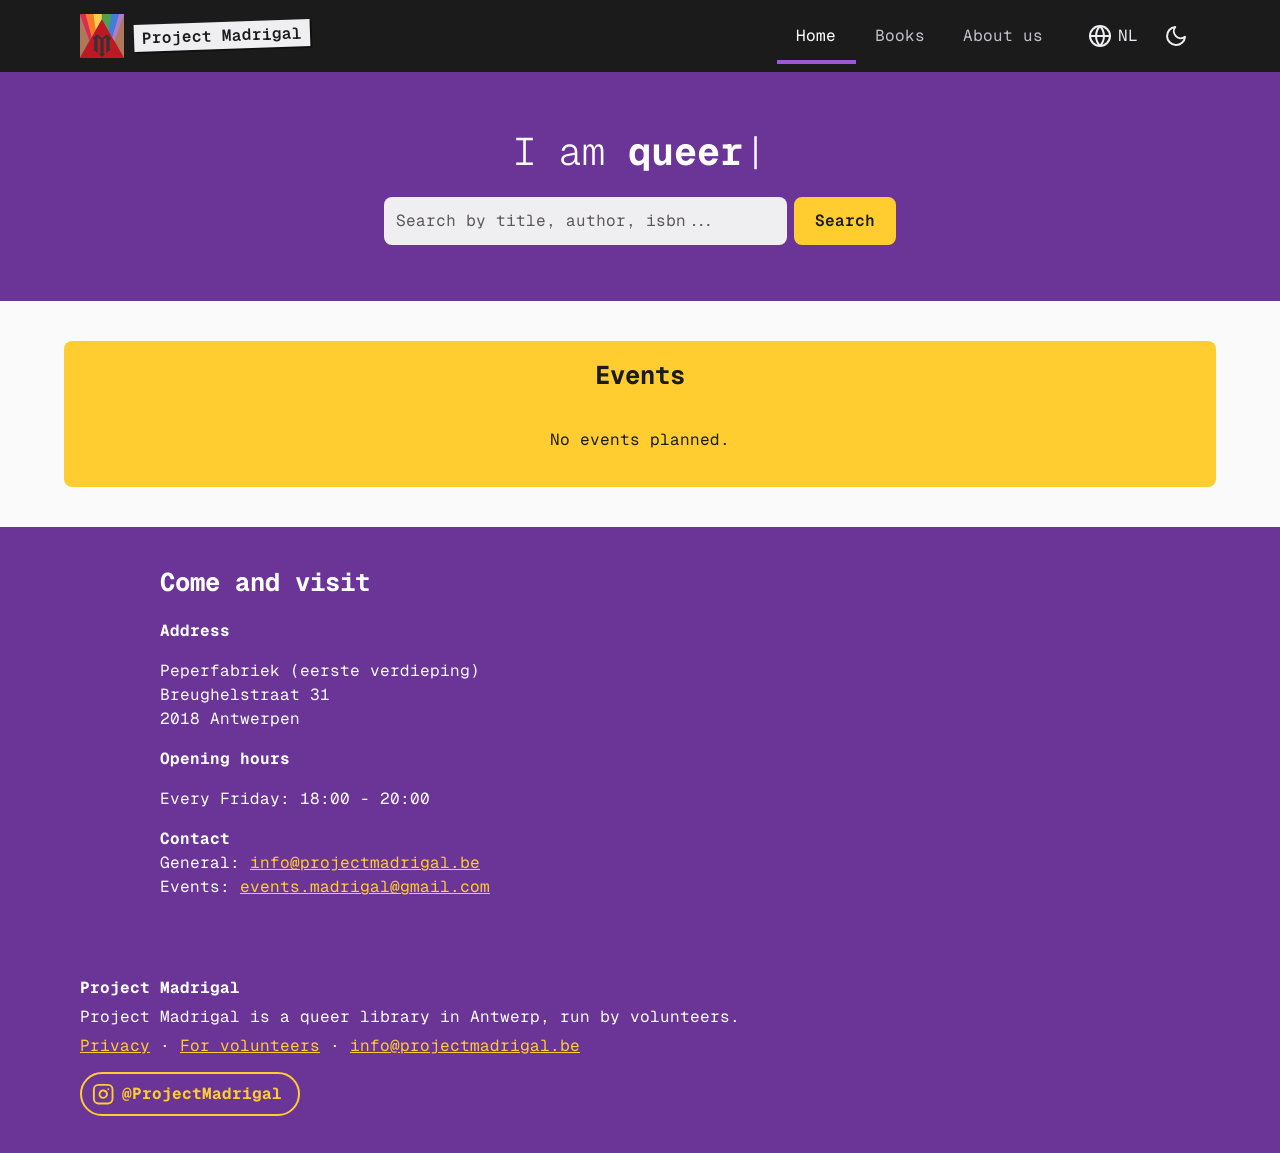
==== index.html @ 898f20ff "Startpagina: nieuws en agenda naast elkaar op een groot scherm Co-Authored-By: Claude Opus 5.5 <nore" ====
<!doctype html>
<html lang="nl">
<head>
  <meta charset="utf-8">
  <meta name="viewport" content="width=device-width, initial-scale=1">
  <title>Project Madrigal · queer bibliotheek in Antwerpen</title>
  <meta name="description" content="Project Madrigal is een queer bibliotheek in Antwerpen. Leen gratis boeken over gender, seksualiteit en feminisme, en klassiekers uit de gay- en lesbische literatuur.">
  <meta name="theme-color" content="#1b1b1c">
  <link rel="manifest" href="manifest.json">
  <link rel="icon" href="favicon.ico" sizes="any">
  <link rel="icon" href="assets/logo.svg" type="image/svg+xml">
  <link rel="apple-touch-icon" href="icons/icoon-192.png">
  <link rel="stylesheet" href="styles.css">
  <script>try { var t = localStorage.getItem('madrigal_thema'); if (t) document.documentElement.setAttribute('data-theme', t); } catch (e) {}</script>
</head>
<body data-pagina="home">
  <header id="site-kop"></header>

  <main id="inhoud" class="website" tabindex="-1">
    <section class="sectie sectie-paars hero" aria-labelledby="hero-titel">
      <h1 id="hero-titel" class="hero-tekst">
        <span data-i18n="ikBen">Ik ben</span>
        <span class="hero-woord" id="hero-woord" aria-hidden="true">welkom</span>
        <span class="verborgen" id="hero-alles"></span>
      </h1>
      <form class="hero-zoek" role="search" action="boeken.html" id="hero-zoek">
        <label for="hero-q" class="verborgen" data-i18n="zoekLabel">Zoek een boek</label>
        <input type="search" id="hero-q" name="q" autocomplete="off" data-i18n-placeholder="zoekPlaatshouder">
        <button type="submit" class="knop" data-i18n="zoekKnop">Zoeken</button>
      </form>
    </section>

    <div id="voorbeeld-melding" class="melding let-op" hidden data-i18n="voorbeeldSite"></div>

    <!-- Nieuws en agenda: naast elkaar op een groot scherm, onder elkaar op een gsm. -->
    <div class="sectie sectie-licht">
      <div class="binnen naast-elkaar">
        <section class="kolom" aria-labelledby="nieuws-titel" id="nieuws-sectie">
          <h2 id="nieuws-titel" data-i18n="nieuws">Nieuws</h2>
          <div class="kaarten" id="nieuws"><p class="laden" data-i18n="laden">Even laden...</p></div>
        </section>
        <section class="kolom kolom-geel" aria-labelledby="agenda-titel">
          <h2 id="agenda-titel" data-i18n="agenda">Agenda</h2>
          <div class="kaarten" id="agenda"><p class="laden" data-i18n="laden">Even laden...</p></div>
        </section>
      </div>
    </div>

    <section class="sectie sectie-donker" aria-labelledby="aanraders-titel" id="aanraders-sectie">
      <div class="binnen">
        <h2 id="aanraders-titel" data-i18n="aanraders">Aanraders</h2>
        <ul class="aanraders" id="aanraders"></ul>
      </div>
    </section>

    <section class="sectie sectie-licht" aria-labelledby="faq-titel" id="faq-sectie">
      <div class="binnen">
        <h2 id="faq-titel" data-i18n="faq">Veelgestelde vragen</h2>
        <div class="faq" id="faq"></div>
      </div>
    </section>

    <section class="sectie sectie-paars" aria-labelledby="langs-titel">
      <div class="binnen contact">
        <div>
          <h2 id="langs-titel" data-i18n="komLangs">Kom eens langs</h2>
          <dl>
            <dt data-i18n="adres">Adres</dt>
            <dd class="tekstblok"><p id="adres"></p></dd>
            <dt data-i18n="openingsuren">Openingsuren</dt>
            <dd class="tekstblok"><p id="openingsuren"></p></dd>
            <dt data-i18n="contact">Contact</dt>
            <dd id="mails"></dd>
          </dl>
        </div>
        <iframe id="kaart" data-i18n-title="kaartTitel" title="Kaart met de locatie van Project Madrigal" loading="lazy"
          src="https://www.openstreetmap.org/export/embed.html?bbox=4.4100%2C51.2054%2C4.4198%2C51.2102&amp;layer=mapnik&amp;marker=51.20780%2C4.41490"></iframe>
      </div>
    </section>
  </main>

  <footer id="site-voet"></footer>

  <script src="config.js"></script>
  <script src="i18n.js"></script>
  <script src="layout.js"></script>
  <script src="dom.js"></script>
  <script src="home.js"></script>
</body>
</html>
---- styles.css ----
/*
 * styles.css
 * Vormgeving van de website, de catalogus, het uitleenscherm en het bestuursscherm,
 * in de huisstijl van Project Madrigal: geel, paars en donker, met Geist Mono.
 * Kleuren en lettertypes staan bovenaan als variabelen, voor de lichte en de
 * donkere modus. Wil je de stijl aanpassen? Begin hier.
 * Alle kleurcombinaties halen minstens WCAG AA (contrast 4,5:1 voor tekst).
 */
@font-face {
  font-family: "Geist Mono";
  src: url("assets/fonts/GeistMono-Variable.ttf") format("truetype");
  font-weight: 100 900;
  font-display: swap;
}

:root {
  /* Huisstijl (zelfde in licht en donker) */
  --kleur-geel: #ffcd30;
  --kleur-paars: #6b3597;
  --kleur-paars-licht: #e7b0ff;
  --kleur-donker: #1b1b1c;
  --kleur-op-geel: #1b1b1c;
  --kleur-op-paars: #ffffff;
  --kleur-op-donker: #efeff1;

  /* Lichte modus */
  --kleur-achtergrond: #fafafa;
  --kleur-vlak: #ffffff;
  --kleur-tekst: #1b1b1c;
  --kleur-tekst-zacht: #4a4650;
  --kleur-rand: #d6d6d6;
  --kleur-accent: #6b3597;        /* paars, voor links en knoppen */
  --kleur-accent-donker: #471786;
  --kleur-accent-tekst: #ffffff;
  --kleur-focus: #9c59d1;

  /* Status: altijd samen met tekst, nooit enkel kleur */
  --kleur-ok: #1d6b38;            --kleur-ok-vlak: #e2f2e7;
  --kleur-let-op: #7a4f00;        --kleur-let-op-vlak: #fcefd3;
  --kleur-fout: #a1241a;          --kleur-fout-vlak: #fbe3df;
  --kleur-reservatie: #57368a;    --kleur-reservatie-vlak: #ece4f7;
  --kleur-neutraal: #4d4d4d;      --kleur-neutraal-vlak: #ececec;
  --kleur-aanrader: #5e4300;      --kleur-aanrader-vlak: #fff1c2;
  --kleur-plaatshouder: linear-gradient(160deg, #e7b0ff, #c489dd);
  --kleur-plaatshouder-tekst: #2f0f52;

  /* Letters */
  --letter-tekst: "Geist Mono", ui-monospace, SFMono-Regular, Menlo, Consolas, monospace;
  --letter-kop: "Geist Mono", ui-monospace, SFMono-Regular, Menlo, Consolas, monospace;
  --letter-grootte: 1rem;

  /* Maten */
  --ruimte: 1rem;
  --hoek: 8px;
  --knop-hoogte: 3rem;
  --breedte-max: 72rem;
  color-scheme: light;
}

/* Donkere modus: volgt het toestel, tenzij iemand zelf licht koos. */
@media (prefers-color-scheme: dark) {
  :root:not([data-theme="light"]) {
    --kleur-achtergrond: #1b1b1c; --kleur-vlak: #262627; --kleur-tekst: #efeff1; --kleur-tekst-zacht: #c4c1cc;
    --kleur-rand: #45434a; --kleur-accent: #ffcd30; --kleur-accent-donker: #fdb416; --kleur-accent-tekst: #1b1b1c;
    --kleur-focus: #e7b0ff;
    --kleur-ok: #8fe0ad; --kleur-ok-vlak: #173322; --kleur-let-op: #ffd27a; --kleur-let-op-vlak: #3a2e10;
    --kleur-fout: #ffa59a; --kleur-fout-vlak: #401a16; --kleur-reservatie: #dcbcff; --kleur-reservatie-vlak: #2e2140;
    --kleur-neutraal: #d2d2d2; --kleur-neutraal-vlak: #333335; --kleur-aanrader: #ffd76a; --kleur-aanrader-vlak: #3a3010;
    --kleur-plaatshouder: linear-gradient(160deg, #443c5a, #241f31); --kleur-plaatshouder-tekst: #e7b0ff;
    color-scheme: dark;
  }
}
:root[data-theme="dark"] {
  --kleur-achtergrond: #1b1b1c; --kleur-vlak: #262627; --kleur-tekst: #efeff1; --kleur-tekst-zacht: #c4c1cc;
  --kleur-rand: #45434a; --kleur-accent: #ffcd30; --kleur-accent-donker: #fdb416; --kleur-accent-tekst: #1b1b1c;
  --kleur-focus: #e7b0ff;
  --kleur-ok: #8fe0ad; --kleur-ok-vlak: #173322; --kleur-let-op: #ffd27a; --kleur-let-op-vlak: #3a2e10;
  --kleur-fout: #ffa59a; --kleur-fout-vlak: #401a16; --kleur-reservatie: #dcbcff; --kleur-reservatie-vlak: #2e2140;
  --kleur-neutraal: #d2d2d2; --kleur-neutraal-vlak: #333335; --kleur-aanrader: #ffd76a; --kleur-aanrader-vlak: #3a3010;
  --kleur-plaatshouder: linear-gradient(160deg, #443c5a, #241f31); --kleur-plaatshouder-tekst: #e7b0ff;
  color-scheme: dark;
}

*, *::before, *::after { box-sizing: border-box; }

html { -webkit-text-size-adjust: 100%; }

body {
  margin: 0;
  background: var(--kleur-achtergrond);
  color: var(--kleur-tekst);
  font-family: var(--letter-tekst);
  font-size: var(--letter-grootte);
  line-height: 1.5;
}

h1, h2, h3 { font-family: var(--letter-kop); line-height: 1.2; }
h1 { font-size: 1.6rem; margin: 0; }
h2 { font-size: 1.4rem; }
h3 { font-size: 1.1rem; margin: 0; }

a { color: var(--kleur-accent); }
a:hover { color: var(--kleur-accent-donker); }

:focus-visible { outline: 3px solid var(--kleur-focus); outline-offset: 2px; }

.verborgen {
  position: absolute !important; width: 1px; height: 1px; padding: 0; margin: -1px;
  overflow: hidden; clip: rect(0, 0, 0, 0); white-space: nowrap; border: 0;
}

.overslaan { position: absolute; left: -999px; top: 0; background: var(--kleur-vlak); padding: .5rem 1rem; z-index: 10; }
.overslaan:focus { left: 1rem; }

/* ---------- Kop en voet ---------- */

.kop {
  background: var(--kleur-donker);
  color: var(--kleur-op-donker);
  padding: .7rem var(--ruimte);
  border-bottom: 4px solid var(--kleur-geel);
}
.kop-binnen { max-width: var(--breedte-max); margin: 0 auto; display: flex; align-items: center; gap: .8rem; }
.kop a { color: inherit; text-decoration: none; }
.kop .logo { width: 2.75rem; height: 2.75rem; flex: none; display: block; }
.kop h1 { font-size: 1.3rem; }
.kop .ondertitel { margin: 0; font-size: .95rem; opacity: .95; }

main { max-width: var(--breedte-max); margin: 0 auto; padding: var(--ruimte); }

.voet {
  max-width: var(--breedte-max); margin: 2rem auto 0; padding: var(--ruimte);
  border-top: 1px solid var(--kleur-rand); color: var(--kleur-tekst-zacht); font-size: .95rem;
}

/* ---------- Blokken ---------- */

.blok {
  background: var(--kleur-vlak);
  border: 1px solid var(--kleur-rand);
  border-radius: var(--hoek);
  padding: var(--ruimte);
  margin-bottom: var(--ruimte);
}
.blok > :first-child { margin-top: 0; }
.blok > :last-child { margin-bottom: 0; }

details > summary { cursor: pointer; font-weight: 600; min-height: 2.75rem; display: flex; align-items: center; }
details > summary::marker { color: var(--kleur-accent); }

.melding { padding: .8rem 1rem; border-radius: var(--hoek); margin: 0 0 var(--ruimte); border-left: 6px solid; }
.melding.info { background: var(--kleur-reservatie-vlak); border-color: var(--kleur-reservatie); }
.melding.fout { background: var(--kleur-fout-vlak); border-color: var(--kleur-fout); color: var(--kleur-fout); }
.melding.ok { background: var(--kleur-ok-vlak); border-color: var(--kleur-ok); }
.melding.let-op { background: var(--kleur-let-op-vlak); border-color: var(--kleur-let-op); }

/* ---------- Formulieren en knoppen ---------- */

label { font-weight: 600; display: block; margin-bottom: .3rem; }
.hulptekst { font-weight: normal; color: var(--kleur-tekst-zacht); font-size: .95rem; }

input[type="search"], input[type="text"], input[type="tel"], input[type="email"], input[type="number"], input[type="password"], select, textarea {
  width: 100%;
  min-height: var(--knop-hoogte);
  padding: .55rem .75rem;
  font: inherit;
  color: var(--kleur-tekst);
  background: var(--kleur-vlak);
  border: 2px solid var(--kleur-rand);
  border-radius: 8px;
}
input:focus, select:focus, textarea:focus { border-color: var(--kleur-focus); }
textarea { min-height: 6rem; }

.veld { margin-bottom: var(--ruimte); }

.vinkje { display: flex; align-items: flex-start; gap: .6rem; font-weight: normal; min-height: 2.75rem; padding-top: .4rem; }
.vinkje input { width: 1.5rem; height: 1.5rem; flex: none; margin: 0; accent-color: var(--kleur-accent); }

.keuzes { display: flex; flex-wrap: wrap; gap: .5rem; border: 0; padding: 0; margin: 0 0 var(--ruimte); }
.keuzes legend { font-weight: 600; margin-bottom: .3rem; padding: 0; }
.keuzes label {
  display: inline-flex; align-items: center; gap: .5rem; margin: 0;
  min-height: var(--knop-hoogte); padding: .4rem 1rem; border: 2px solid var(--kleur-rand);
  border-radius: 8px; background: var(--kleur-vlak); font-weight: 600; cursor: pointer;
}
.keuzes input { width: 1.3rem; height: 1.3rem; accent-color: var(--kleur-accent); }
.keuzes label:has(input:checked) { border-color: var(--kleur-accent); background: var(--kleur-aanrader-vlak); }

.knop {
  display: inline-flex; align-items: center; justify-content: center; gap: .5rem;
  min-height: var(--knop-hoogte); padding: .55rem 1.2rem;
  font: inherit; font-weight: 600; text-decoration: none; text-align: center;
  color: var(--kleur-accent-tekst); background: var(--kleur-accent);
  border: 2px solid var(--kleur-accent); border-radius: 8px; cursor: pointer;
}
.knop:hover { background: var(--kleur-accent-donker); color: var(--kleur-accent-tekst); }
.knop[disabled] { opacity: .55; cursor: not-allowed; }
.knop.tweede { background: var(--kleur-vlak); color: var(--kleur-accent); }
.knop.tweede:hover { background: var(--kleur-aanrader-vlak); color: var(--kleur-accent-donker); }
.knop.gevaar { background: var(--kleur-fout); border-color: var(--kleur-fout); }
.knop.breed { width: 100%; }
.knoppen { display: flex; flex-wrap: wrap; gap: .6rem; margin-top: var(--ruimte); }

/* ---------- Labels (status, aanrader, onderwerp) ---------- */

.labels { display: flex; flex-wrap: wrap; gap: .35rem; margin: .5rem 0 0; padding: 0; list-style: none; }
.label {
  display: inline-flex; align-items: center; gap: .3rem;
  padding: .15rem .55rem; border-radius: 999px; font-size: .9rem; font-weight: 600;
  border: 1px solid currentColor;
}
.label::before { font-weight: bold; }
.status-beschikbaar, .status-optijd { color: var(--kleur-ok); background: var(--kleur-ok-vlak); }
.status-beschikbaar::before, .status-optijd::before { content: "✓"; }
.status-uitgeleend, .status-binnenkort { color: var(--kleur-let-op); background: var(--kleur-let-op-vlak); }
.status-uitgeleend::before { content: "↗"; }
.status-binnenkort::before { content: "⏳"; }
.status-telaat { color: var(--kleur-fout); background: var(--kleur-fout-vlak); }
.status-telaat::before { content: "!"; }
.status-gereserveerd, .status-verlengd { color: var(--kleur-reservatie); background: var(--kleur-reservatie-vlak); }
.status-gereserveerd::before { content: "⧗"; }
.status-verlengd::before { content: "↻"; }
.status-gesloten { color: var(--kleur-tekst-zacht); background: var(--kleur-neutraal-vlak); }
.status-gesloten::before { content: "✕"; }
.rooster-avond { border-left: 6px solid var(--kleur-paars); }
.rooster-avond.dicht { border-left-color: var(--kleur-rand); opacity: .85; }
.rooster-avond p { margin: .2rem 0; }
.status-niet_uitleenbaar { color: var(--kleur-neutraal); background: var(--kleur-neutraal-vlak); }
.status-niet_uitleenbaar::before { content: "–"; }
.label-aanrader { color: var(--kleur-aanrader); background: var(--kleur-aanrader-vlak); }
.label-aanrader::before { content: "★"; }
.label-onderwerp { color: var(--kleur-tekst-zacht); background: var(--kleur-vlak); border-color: var(--kleur-rand); font-weight: normal; }

/* ---------- Catalogus ---------- */

.zoekbalk { display: grid; gap: var(--ruimte); }
.zoekveld input { font-size: 1.15rem; }

.filterraster { display: grid; gap: .8rem; grid-template-columns: 1fr; margin-top: .6rem; }
.filterraster .veld { margin: 0; }

.lijstkop { display: flex; flex-wrap: wrap; gap: .6rem 1rem; align-items: end; justify-content: space-between; margin: var(--ruimte) 0; }
.lijstkop p { margin: 0; font-weight: 600; }
.lijstkop .veld { margin: 0; min-width: 12rem; }

.boekenlijst { list-style: none; margin: 0; padding: 0; display: grid; gap: .8rem; grid-template-columns: 1fr; }
.boek {
  position: relative; display: grid; grid-template-columns: 4.5rem 1fr; gap: .9rem;
  background: var(--kleur-vlak); border: 1px solid var(--kleur-rand); border-radius: var(--hoek); padding: .8rem;
}
.boek:hover { border-color: var(--kleur-accent); }
.boek:focus-within { outline: 3px solid var(--kleur-focus); outline-offset: 2px; }
.boek h3 a { text-decoration: none; color: var(--kleur-tekst); }
.boek h3 a:focus-visible { outline: none; }
/* De hele kaart is klikbaar via de titellink. */
.boek h3 a::after { content: ""; position: absolute; inset: 0; border-radius: var(--hoek); }
.boek .auteur { margin: .15rem 0 0; color: var(--kleur-tekst-zacht); }
.boek .meta { margin: .15rem 0 0; font-size: .92rem; color: var(--kleur-tekst-zacht); }

.cover {
  width: 100%; aspect-ratio: 2 / 3; border-radius: 4px; object-fit: cover;
  background: var(--kleur-neutraal-vlak); display: block;
}
/* Tijdelijke cover voor een boek zonder foto (zie plaatshouder in dom.js).
   De tekst schaalt mee met de breedte van de cover (cqw), klein in de lijst en groot op de detailpagina. */
.plaatshouder {
  width: 100%; aspect-ratio: 2 / 3; border-radius: 4px; container-type: inline-size;
  position: relative; overflow: hidden;
  background: #6b3597; color: #fff; font-family: var(--letter-kop); outline: 1px solid rgba(128, 128, 128, .3); outline-offset: -1px;
}
/* cqw werkt pas binnen de container, dus de opmaak zit op dit binnenste vlak */
.ph-vlak {
  position: absolute; inset: 0;
  display: flex; flex-direction: column; justify-content: center; gap: 6cqw;
  padding: 14cqw 10cqw 20cqw 17cqw; text-align: left;
  /* rug van het boek: een donkere streep links */
  box-shadow: inset 7cqw 0 0 rgba(0, 0, 0, .18), inset 8cqw 0 0 rgba(255, 255, 255, .12);
}
.ph-vlak::before { content: ""; position: absolute; left: 17cqw; right: 10cqw; top: 9cqw; border-top: max(1px, 1.2cqw) solid currentColor; opacity: .6; }
.ph-titel {
  font-size: 10cqw; font-weight: 700; line-height: 1.15; overflow-wrap: break-word;
  display: -webkit-box; -webkit-box-orient: vertical; -webkit-line-clamp: 5; overflow: hidden;
}
.ph-auteur { font-size: 8cqw; line-height: 1.2; opacity: .85; display: -webkit-box; -webkit-box-orient: vertical; -webkit-line-clamp: 2; overflow: hidden; }
.ph-merk { position: absolute; left: 17cqw; right: 10cqw; bottom: 7cqw; font-size: 6.5cqw; letter-spacing: .08em; text-transform: uppercase; opacity: .7; border-top: max(1px, .8cqw) solid currentColor; padding-top: 3cqw; }
.ph-kleur-0 { background: #6b3597; color: #fff; }
.ph-kleur-1 { background: #1b1b1c; color: #ffcd30; }
.ph-kleur-2 { background: #c9a3ea; color: #2f0f52; }
.ph-kleur-3 { background: #2a6f73; color: #fff; }
.ph-kleur-4 { background: #f4a6c6; color: #3b0a24; }
.ph-kleur-5 { background: #9c3d2e; color: #fff; }
.ph-kleur-6 { background: #e8e1d3; color: #1b1b1c; }
.plaatshouder.zine { background: var(--kleur-geel); color: var(--kleur-op-geel); }

.paginas { display: flex; flex-wrap: wrap; justify-content: center; align-items: center; gap: .4rem; margin: var(--ruimte) 0; }
.paginas ul { display: flex; flex-wrap: wrap; gap: .3rem; list-style: none; margin: 0; padding: 0; align-items: center; }
.paginas a, .pagina-stap { display: inline-grid; place-items: center; min-width: 2.75rem; min-height: 2.75rem; padding: 0 .6rem; border: 2px solid var(--kleur-rand); border-radius: var(--hoek); text-decoration: none; color: var(--kleur-accent); background: var(--kleur-vlak); }
.paginas a:hover { background: var(--kleur-aanrader-vlak); }
.paginas a[aria-current="page"] { background: var(--kleur-paars); border-color: var(--kleur-paars); color: var(--kleur-op-paars); font-weight: 700; }
.pagina-stap.uit { color: var(--kleur-tekst-zacht); opacity: .5; }
@media (max-width: 30rem) { .pagina-woord { display: none; } }

.laden { text-align: center; padding: 2rem 0; color: var(--kleur-tekst-zacht); }

/* Detailpagina */
.detail { display: grid; gap: var(--ruimte); grid-template-columns: 1fr; }
.detail .cover, .detail .plaatshouder { max-width: 9rem; }
@media (min-width: 40rem) { .detail .cover, .detail .plaatshouder { max-width: 12rem; } }
.detail h2 { margin: 0; }
.detail .auteur { font-size: 1.15rem; margin: .3rem 0 0; color: var(--kleur-tekst-zacht); }
.gegevens { display: grid; grid-template-columns: max-content 1fr; gap: .3rem 1rem; margin: var(--ruimte) 0; }
.gegevens dt { font-weight: 600; }
.gegevens dd { margin: 0; }
.terug { display: inline-flex; align-items: center; min-height: 2.75rem; margin-bottom: .5rem; font-weight: 600; }
.beschikbaarheid { font-size: 1.05rem; }

/* ---------- Uitleenscherm en bestuur ---------- */

.menu-raster { display: grid; grid-template-columns: 1fr 1fr; gap: .7rem; }
.menu-raster .knop { min-height: 5rem; font-size: 1.1rem; flex-direction: column; }
.menu-raster .knop span[aria-hidden] { font-size: 1.6rem; line-height: 1; }

.kaartlijst { list-style: none; margin: 0; padding: 0; display: grid; gap: .6rem; }
.kaart {
  background: var(--kleur-vlak); border: 1px solid var(--kleur-rand); border-radius: var(--hoek); padding: .8rem;
}
.kaart h3 { font-size: 1.05rem; }
.kaart p { margin: .25rem 0 0; }
.kaart.telaat { border-left: 6px solid var(--kleur-fout); }
.kaart.binnenkort { border-left: 6px solid var(--kleur-let-op); }
.kaart.optijd { border-left: 6px solid var(--kleur-ok); }

.keuzeknop {
  width: 100%; text-align: left; justify-content: flex-start; flex-direction: column; align-items: flex-start;
  background: var(--kleur-vlak); color: var(--kleur-tekst); border-color: var(--kleur-rand); font-weight: normal;
}
.keuzeknop strong { font-weight: 700; }
.keuzeknop:hover { background: var(--kleur-aanrader-vlak); color: var(--kleur-tekst); }
.keuzeknop[aria-pressed="true"] { border-color: var(--kleur-accent); background: var(--kleur-aanrader-vlak); box-shadow: inset 0 0 0 2px var(--kleur-accent); }
.keuzeknop[disabled] { opacity: .7; }

.stap { border-top: 1px solid var(--kleur-rand); padding-top: var(--ruimte); margin-top: var(--ruimte); }
.stap:first-of-type { border-top: 0; padding-top: 0; margin-top: 0; }
.stap h3 { margin-bottom: .5rem; }
.gekozen { background: var(--kleur-ok-vlak); border: 2px solid var(--kleur-ok); border-radius: 8px; padding: .6rem .8rem; }

.groot-resultaat {
  text-align: center; padding: 1.5rem 1rem; border-radius: var(--hoek);
  background: var(--kleur-ok-vlak); border: 3px solid var(--kleur-ok);
}
.groot-resultaat .groot { font-family: var(--letter-kop); font-size: 1.9rem; font-weight: bold; margin: .3rem 0; }
.apart-leggen {
  text-align: center; padding: 1.2rem 1rem; border-radius: var(--hoek); margin-top: var(--ruimte);
  background: var(--kleur-reservatie-vlak); border: 3px solid var(--kleur-reservatie); color: var(--kleur-reservatie);
}
.apart-leggen .groot { font-size: 1.5rem; font-weight: bold; margin: .2rem 0; }

dialog {
  border: 0; border-radius: var(--hoek); padding: 1.2rem; max-width: 34rem; width: calc(100% - 2rem);
  box-shadow: 0 10px 40px rgba(0, 0, 0, .35); color: var(--kleur-tekst); background: var(--kleur-vlak);
}
dialog::backdrop { background: rgba(30, 20, 10, .55); }
dialog h2 { margin-top: 0; }

.tabel-wrap { overflow-x: auto; }
table { border-collapse: collapse; width: 100%; background: var(--kleur-vlak); }
th, td { text-align: left; padding: .45rem .6rem; border-bottom: 1px solid var(--kleur-rand); vertical-align: top; }
th { font-weight: 700; }
td.getal, th.getal { text-align: right; }
.balk { display: inline-block; height: .8rem; background: var(--kleur-accent); border-radius: 3px; vertical-align: middle; margin-right: .4rem; }

.sectienav { display: flex; flex-wrap: wrap; gap: .4rem; margin-bottom: var(--ruimte); }
.sectienav .knop { min-height: 2.6rem; padding: .3rem .8rem; font-size: .95rem; }

.bovenbalk { display: flex; flex-wrap: wrap; gap: .5rem 1rem; align-items: center; justify-content: space-between; margin-bottom: var(--ruimte); }
.bovenbalk p { margin: 0; }
.knoppen.klein { margin: 0; gap: .4rem; }
.knoppen.klein .knop { min-height: 2.6rem; padding: .3rem .8rem; font-size: .95rem; }

/* ---------- Website: kop en menu ---------- */

[data-taal] { display: none; }
html[lang="nl"] [data-taal="nl"], html[lang="en"] [data-taal="en"] { display: revert; }

.site-kop { background: var(--kleur-donker); color: var(--kleur-op-donker); position: sticky; top: 0; z-index: 20; }
.site-kop-binnen { max-width: var(--breedte-max); margin: 0 auto; padding: .5rem var(--ruimte); display: flex; align-items: center; flex-wrap: wrap; gap: .5rem 1rem; }
.merk { display: inline-flex; align-items: center; gap: .6rem; color: var(--kleur-op-donker); text-decoration: none; font-weight: 600; min-height: 3rem; }
.merk:hover { color: var(--kleur-geel); }
.merk img { width: 2.75rem; height: 2.75rem; }
.merk-naam { background: #efeff1; color: #1b1b1c; padding: .1rem .5rem; transform: rotate(-2deg); box-shadow: 2px 2px 0 rgba(0, 0, 0, .4); }
.menuknop, .ikoonknop {
  display: inline-flex; align-items: center; justify-content: center; gap: .35rem;
  min-width: 3rem; min-height: 3rem; padding: .3rem .6rem; border: 0; border-radius: 8px;
  background: transparent; color: var(--kleur-op-donker); font: inherit; cursor: pointer;
}
.menuknop { margin-left: auto; color: var(--kleur-geel); }
.menuknop:hover, .ikoonknop:hover { background: rgba(255, 255, 255, .08); }
.menuknop svg, .ikoonknop svg { width: 1.5rem; height: 1.5rem; fill: none; stroke: currentColor; stroke-width: 2; stroke-linecap: round; stroke-linejoin: round; }
.hoofdmenu { display: none; width: 100%; }
.menu-open .hoofdmenu { display: block; }
.hoofdmenu ul { list-style: none; margin: 0; padding: 0; }
.hoofdmenu a {
  display: block; padding: .8rem .4rem; color: #c4c1cc; text-decoration: none;
  border-bottom: 1px solid #333335;
}
.hoofdmenu a:hover { color: var(--kleur-geel); }
.hoofdmenu a[aria-current="page"] { color: #ffffff; box-shadow: inset 4px 0 0 #9c59d1; padding-left: .8rem; }
.kopknoppen { display: flex; gap: .3rem; padding: .5rem 0; }

/* ---------- Website: secties ---------- */

.sectie { padding: 2.5rem var(--ruimte); }
.sectie > .binnen { max-width: 60rem; margin: 0 auto; }
.sectie h2 { margin-top: 0; font-size: 1.6rem; }
.sectie-paars { background: var(--kleur-paars); color: var(--kleur-op-paars); }
.sectie-geel { background: var(--kleur-geel); color: var(--kleur-op-geel); }
.sectie-donker { background: var(--kleur-donker); color: var(--kleur-op-donker); }
.sectie-paars a, .sectie-donker a { color: var(--kleur-geel); }
.sectie-geel a { color: var(--kleur-op-geel); }
.sectie-geel .knop.tweede { background: transparent; color: var(--kleur-op-geel); border-color: var(--kleur-op-geel); }
.sectie-licht { background: var(--kleur-achtergrond); }
main.website { max-width: none; padding: 0; }

.hero { text-align: center; padding: 3.5rem var(--ruimte); }
.hero-tekst { font-size: clamp(1.6rem, 6vw, 2.4rem); font-weight: 300; margin: 0 0 1.2rem; min-height: 1.3em; }
.hero-woord { font-weight: 700; }
.hero-woord::after { content: "|"; font-weight: 300; margin-left: .05em; animation: knipper 1s steps(1) infinite; }
@keyframes knipper { 50% { opacity: 0; } }
.hero-zoek { max-width: 32rem; margin: 0 auto; display: flex; gap: .4rem; }
.hero-zoek input { flex: 1; border: 0; background: #efeff1; color: #1b1b1c; }
.hero-zoek input::placeholder { color: #5b5858; }
.hero-zoek .knop { background: var(--kleur-geel); color: var(--kleur-op-geel); border-color: var(--kleur-geel); }

/* Kaarten staan in het midden: één bericht staat dus niet alleen links. */
.kaarten { display: flex; flex-wrap: wrap; justify-content: center; gap: 1rem; }
.kaarten > * { flex: 1 1 100%; max-width: 30rem; }
.kaarten > p { text-align: center; max-width: none; }
#nieuws-titel, #agenda-titel, #aanraders-titel, #faq-titel { text-align: center; }
/* Nieuws en agenda: twee kolommen op een groot scherm. Is er geen nieuws, dan neemt de agenda de hele breedte. */
.binnen.naast-elkaar { max-width: 72rem; display: grid; gap: 1.5rem; grid-template-columns: 1fr; align-items: start; }
.naast-elkaar .kaarten > * { max-width: none; }
.naast-elkaar .kolom { padding: 1.2rem; border-radius: var(--hoek); }
.kolom-geel { background: var(--kleur-geel); color: var(--kleur-op-geel); }
.nieuwskaart { background: var(--kleur-vlak); color: var(--kleur-tekst); border-radius: var(--hoek); overflow: hidden; }
.nieuwskaart img { width: 100%; max-height: 22rem; object-fit: cover; display: block; }
.nieuwskaart .inhoud { padding: 1rem 1.2rem; }
.nieuwskaart h3 { font-size: 1.2rem; margin: 0 0 .3rem; }
.nieuwskaart .datum { color: var(--kleur-tekst-zacht); font-size: .9rem; margin: 0 0 .6rem; }
.nieuwskaart a { color: var(--kleur-accent); }
.tekstblok p, .detail .beschrijving { white-space: pre-line; }

.aanraders { display: grid; gap: 1rem; grid-template-columns: repeat(auto-fill, minmax(9rem, 1fr)); list-style: none; margin: 0; padding: 0; }
.aanrader a { display: block; color: inherit; text-decoration: none; }
.aanrader a:hover .aanrader-titel { text-decoration: underline; }
.aanrader .cover, .aanrader .plaatshouder { box-shadow: 0 4px 12px rgba(0, 0, 0, .25); }
.aanrader-titel { display: block; font-weight: 700; margin-top: .5rem; font-size: .95rem; }
.aanrader-auteur { display: block; font-size: .85rem; }

.faq details { border-bottom: 1px solid var(--kleur-rand); padding: .4rem 0; }
.faq summary { font-weight: 600; }
.faq details > div { padding: .3rem 0 .8rem; }

.contact { display: grid; gap: 1.5rem; grid-template-columns: 1fr; }
.contact iframe { width: 100%; min-height: 18rem; border: 0; border-radius: var(--hoek); }
.contact dl { margin: 0; }
.contact dt { font-weight: 700; margin-top: .8rem; }
.contact dd { margin: 0; }

.team { display: grid; gap: 1rem; grid-template-columns: repeat(auto-fill, minmax(11rem, 1fr)); list-style: none; padding: 0; }
.team li { background: var(--kleur-vlak); border: 1px solid var(--kleur-rand); border-radius: var(--hoek); padding: 1rem; text-align: center; }
.team img { width: 100%; aspect-ratio: 4 / 5; object-fit: cover; border-radius: 4px; display: block; }
.team .geen-foto { width: 100%; aspect-ratio: 4 / 5; border-radius: 4px; background: var(--kleur-plaatshouder); display: grid; place-items: center; color: var(--kleur-plaatshouder-tekst); font-size: 2.4rem; font-weight: 700; }
.team .naam { display: block; font-size: 1.2rem; margin-top: .6rem; }
.team .vnw { display: inline-block; background: var(--kleur-donker); color: var(--kleur-op-donker); padding: 0 .4rem; font-size: .85rem; }
.team .rol { display: block; font-size: .9rem; color: var(--kleur-tekst-zacht); }
.duo { display: grid; gap: 1rem; grid-template-columns: 1fr; }
.duo figure { margin: 0; }
.duo img { width: 100%; display: block; border-radius: 4px; }
.duo figcaption { font-size: .85rem; color: var(--kleur-tekst-zacht); margin-top: .3rem; }
.paginakop { padding: 2rem var(--ruimte) 1rem; max-width: var(--breedte-max); margin: 0 auto; }
.paginakop h1 { font-size: clamp(1.6rem, 5vw, 2.2rem); margin: 0 0 .4rem; }

.site-voet { background: var(--kleur-paars); color: var(--kleur-op-paars); margin-top: 0; }
.site-voet-binnen { max-width: var(--breedte-max); margin: 0 auto; padding: 2rem var(--ruimte); }
.site-voet a { color: var(--kleur-geel); }
.site-voet p { margin: .3rem 0; }
.sociaal { display: inline-flex; align-items: center; gap: .5rem; min-height: 2.75rem; margin-top: .6rem; padding: .3rem 1rem .3rem .6rem; border: 2px solid var(--kleur-geel); border-radius: 999px; font-weight: 700; text-decoration: none; }
.sociaal:hover, .sociaal:focus-visible { background: var(--kleur-geel); color: var(--kleur-op-geel) !important; }
.sociaal svg { width: 1.4rem; height: 1.4rem; fill: none; stroke: currentColor; stroke-width: 2; stroke-linecap: round; stroke-linejoin: round; }

/* ---------- Grotere schermen ---------- */

@media (min-width: 40rem) {
  .kaarten > article { flex-basis: calc(50% - .5rem); }
  .naast-elkaar .kaarten > article { flex-basis: 100%; }
  .contact { grid-template-columns: 1fr 1fr; }
  .duo { grid-template-columns: 1fr 1fr; }
  .filterraster { grid-template-columns: repeat(2, 1fr); }
  .boekenlijst { grid-template-columns: repeat(2, 1fr); }
  .menu-raster { grid-template-columns: repeat(3, 1fr); }
  .detail { grid-template-columns: 12rem 1fr; }
}
@media (min-width: 52rem) {
  .menuknop { display: none; }
  .hoofdmenu { display: flex !important; width: auto; margin-left: auto; align-items: center; gap: 1rem; }
  .hoofdmenu ul { display: flex; }
  .hoofdmenu a { border: 0; padding: 1rem 1.2rem; }
  .hoofdmenu a[aria-current="page"] { box-shadow: inset 0 -4px 0 #9c59d1; padding-left: 1.2rem; }
  .kopknoppen { padding: 0; }
}
@media (min-width: 64rem) {
  .binnen.naast-elkaar { grid-template-columns: repeat(auto-fit, minmax(0, 1fr)); }
  .filterraster { grid-template-columns: repeat(4, 1fr); }
  .boekenlijst { grid-template-columns: repeat(3, 1fr); }
}

@media (prefers-reduced-motion: reduce) {
  .hero-woord::after { animation: none; }
  * { transition: none !important; animation: none !important; scroll-behavior: auto !important; }
}

/* ---------- Afdrukken ---------- */

@media print {
  .kop, .voet, .site-kop, .site-voet, .geen-print { display: none !important; }
  body { background: #fff; font-size: 11pt; }
  .blok { border: 0; padding: 0; }
}
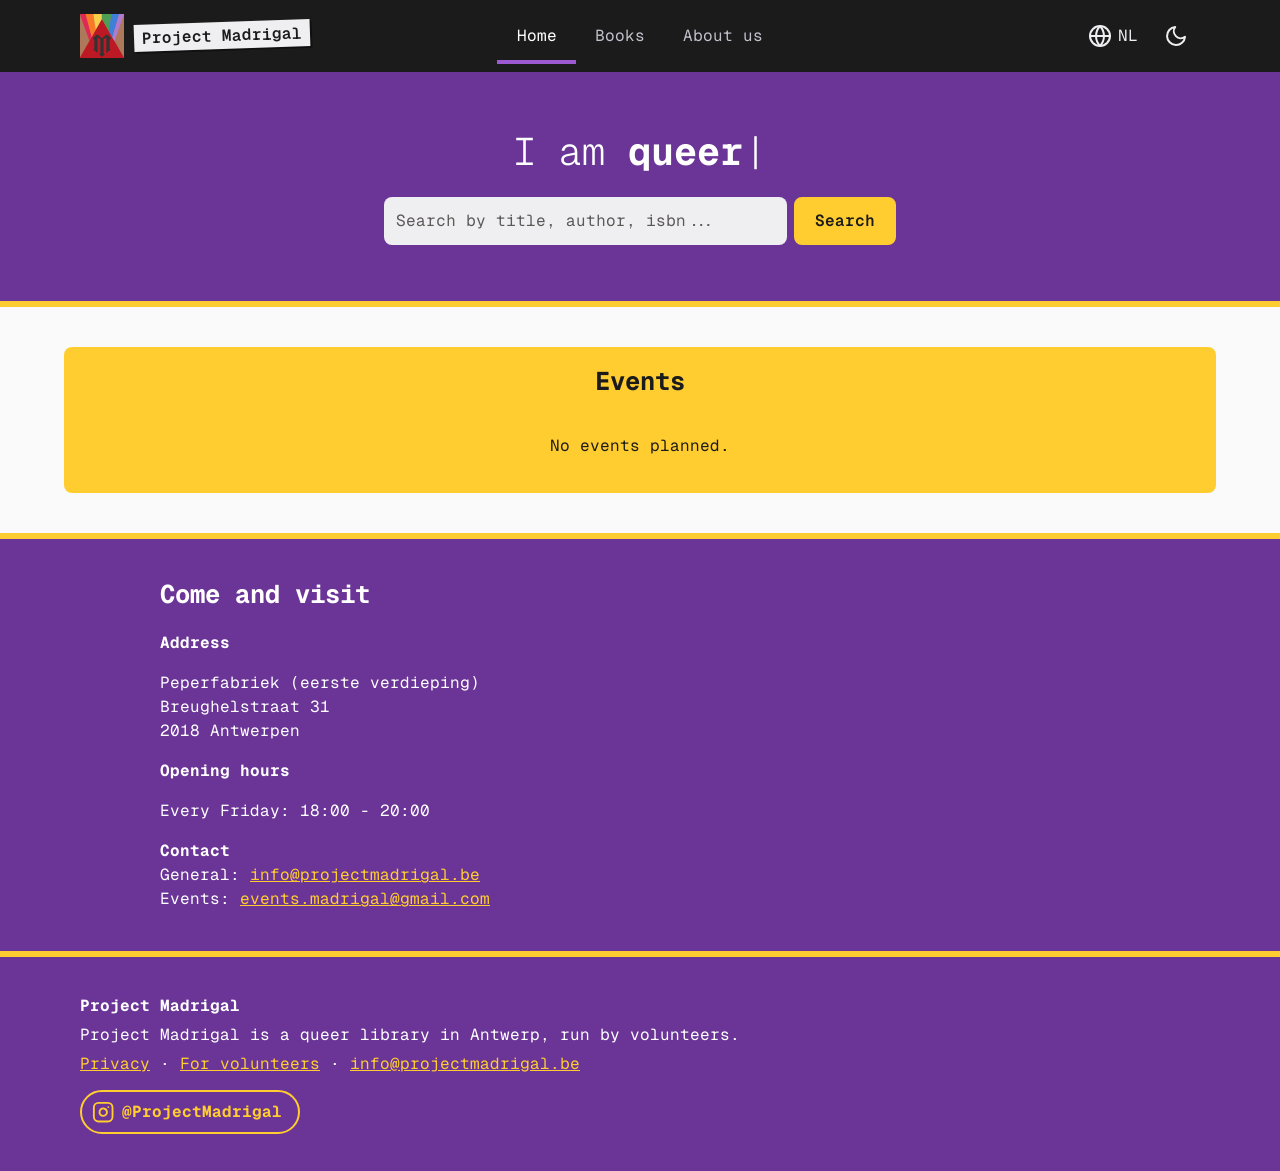
==== commit dbcf4bb5: "Startpagina: duidelijke overgang tussen secties - Gekleurde streep bovenaan elke sectie en boven de " ====
--- a/index.html
+++ b/index.html
@@ -53,7 +53,7 @@
       </div>
     </section>
 
-    <section class="sectie sectie-licht" aria-labelledby="faq-titel" id="faq-sectie">
+    <section class="sectie sectie-lila" aria-labelledby="faq-titel" id="faq-sectie">
       <div class="binnen">
         <h2 id="faq-titel" data-i18n="faq">Veelgestelde vragen</h2>
         <div class="faq" id="faq"></div>
--- a/styles.css
+++ b/styles.css
@@ -25,6 +25,7 @@
 
   /* Lichte modus */
   --kleur-achtergrond: #fafafa;
+  --kleur-sectie-donker: #1b1b1c; --kleur-sectie-lila: #f1e8fa;
   --kleur-vlak: #ffffff;
   --kleur-tekst: #1b1b1c;
   --kleur-tekst-zacht: #4a4650;
@@ -60,7 +61,7 @@
 /* Donkere modus: volgt het toestel, tenzij iemand zelf licht koos. */
 @media (prefers-color-scheme: dark) {
   :root:not([data-theme="light"]) {
-    --kleur-achtergrond: #1b1b1c; --kleur-vlak: #262627; --kleur-tekst: #efeff1; --kleur-tekst-zacht: #c4c1cc;
+    --kleur-achtergrond: #1b1b1c; --kleur-vlak: #262627; --kleur-sectie-donker: #111112; --kleur-sectie-lila: #2a2135; --kleur-tekst: #efeff1; --kleur-tekst-zacht: #c4c1cc;
     --kleur-rand: #45434a; --kleur-accent: #ffcd30; --kleur-accent-donker: #fdb416; --kleur-accent-tekst: #1b1b1c;
     --kleur-focus: #e7b0ff;
     --kleur-ok: #8fe0ad; --kleur-ok-vlak: #173322; --kleur-let-op: #ffd27a; --kleur-let-op-vlak: #3a2e10;
@@ -71,7 +72,7 @@
   }
 }
 :root[data-theme="dark"] {
-  --kleur-achtergrond: #1b1b1c; --kleur-vlak: #262627; --kleur-tekst: #efeff1; --kleur-tekst-zacht: #c4c1cc;
+  --kleur-achtergrond: #1b1b1c; --kleur-vlak: #262627; --kleur-sectie-donker: #111112; --kleur-sectie-lila: #2a2135; --kleur-tekst: #efeff1; --kleur-tekst-zacht: #c4c1cc;
   --kleur-rand: #45434a; --kleur-accent: #ffcd30; --kleur-accent-donker: #fdb416; --kleur-accent-tekst: #1b1b1c;
   --kleur-focus: #e7b0ff;
   --kleur-ok: #8fe0ad; --kleur-ok-vlak: #173322; --kleur-let-op: #ffd27a; --kleur-let-op-vlak: #3a2e10;
@@ -415,7 +416,11 @@
 .sectie h2 { margin-top: 0; font-size: 1.6rem; }
 .sectie-paars { background: var(--kleur-paars); color: var(--kleur-op-paars); }
 .sectie-geel { background: var(--kleur-geel); color: var(--kleur-op-geel); }
-.sectie-donker { background: var(--kleur-donker); color: var(--kleur-op-donker); }
+.sectie-donker { background: var(--kleur-sectie-donker); color: var(--kleur-op-donker); }
+.sectie-lila { background: var(--kleur-sectie-lila); color: var(--kleur-tekst); }
+/* Een gekleurde streep bovenaan maakt de overgang tussen twee secties duidelijk, ook in de donkere modus. */
+main.website > .sectie:not(:first-child), .site-voet { border-top: 6px solid var(--kleur-geel); }
+main.website > .sectie-lila:not(:first-child), main.website > .sectie-geel:not(:first-child) { border-top-color: var(--kleur-paars); }
 .sectie-paars a, .sectie-donker a { color: var(--kleur-geel); }
 .sectie-geel a { color: var(--kleur-op-geel); }
 .sectie-geel .knop.tweede { background: transparent; color: var(--kleur-op-geel); border-color: var(--kleur-op-geel); }
@@ -503,8 +508,11 @@
 }
 @media (min-width: 52rem) {
   .menuknop { display: none; }
-  .hoofdmenu { display: flex !important; width: auto; margin-left: auto; align-items: center; gap: 1rem; }
-  .hoofdmenu ul { display: flex; }
+  /* Logo links, menu in het midden van de pagina, taal en donkere modus rechts. */
+  .site-kop-binnen { display: grid; grid-template-columns: 1fr auto 1fr; }
+  .hoofdmenu { display: grid !important; grid-column: 2 / 4; grid-template-columns: subgrid; width: auto; align-items: center; gap: 1rem; }
+  .hoofdmenu ul { display: flex; justify-content: center; }
+  .kopknoppen { justify-self: end; }
   .hoofdmenu a { border: 0; padding: 1rem 1.2rem; }
   .hoofdmenu a[aria-current="page"] { box-shadow: inset 0 -4px 0 #9c59d1; padding-left: 1.2rem; }
   .kopknoppen { padding: 0; }
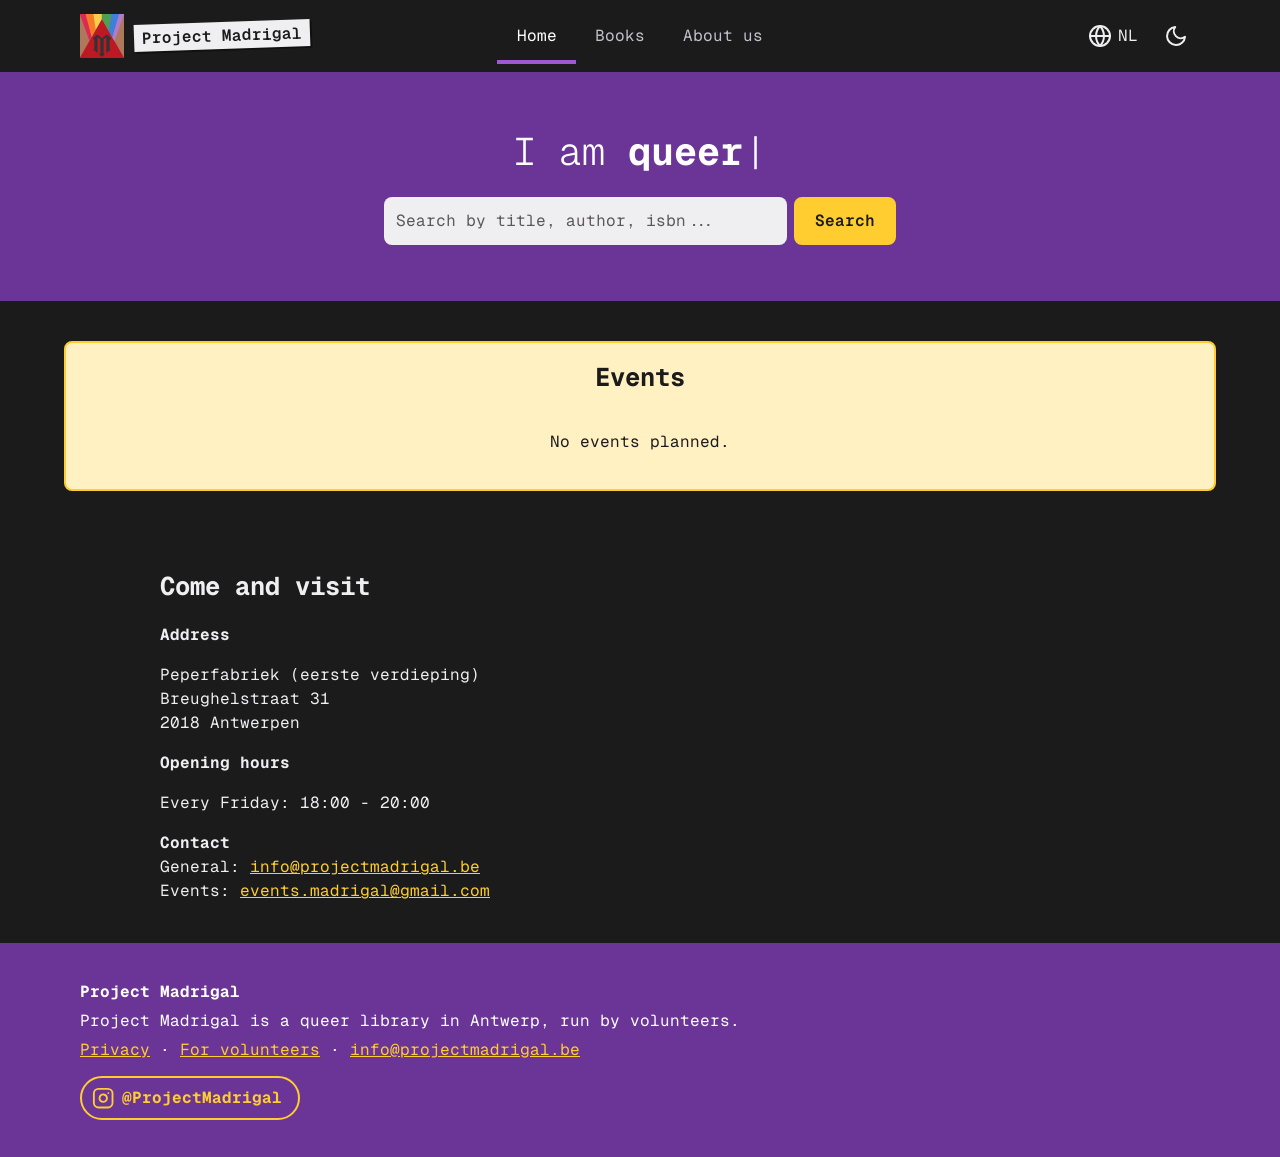
==== commit 9cc8d11b: "Startpagina: volle kleurblokken zoals de oude site, geen strepen meer Paars (hoofding), donker (nieu" ====
--- a/index.html
+++ b/index.html
@@ -33,7 +33,7 @@
     <div id="voorbeeld-melding" class="melding let-op" hidden data-i18n="voorbeeldSite"></div>
 
     <!-- Nieuws en agenda: naast elkaar op een groot scherm, onder elkaar op een gsm. -->
-    <div class="sectie sectie-licht">
+    <div class="sectie sectie-donker">
       <div class="binnen naast-elkaar">
         <section class="kolom" aria-labelledby="nieuws-titel" id="nieuws-sectie">
           <h2 id="nieuws-titel" data-i18n="nieuws">Nieuws</h2>
@@ -46,7 +46,7 @@
       </div>
     </div>
 
-    <section class="sectie sectie-donker" aria-labelledby="aanraders-titel" id="aanraders-sectie">
+    <section class="sectie sectie-aanraders" aria-labelledby="aanraders-titel" id="aanraders-sectie">
       <div class="binnen">
         <h2 id="aanraders-titel" data-i18n="aanraders">Aanraders</h2>
         <ul class="aanraders" id="aanraders"></ul>
@@ -60,7 +60,7 @@
       </div>
     </section>
 
-    <section class="sectie sectie-paars" aria-labelledby="langs-titel">
+    <section class="sectie sectie-donker" aria-labelledby="langs-titel">
       <div class="binnen contact">
         <div>
           <h2 id="langs-titel" data-i18n="komLangs">Kom eens langs</h2>
--- a/styles.css
+++ b/styles.css
@@ -25,7 +25,8 @@
 
   /* Lichte modus */
   --kleur-achtergrond: #fafafa;
-  --kleur-sectie-donker: #1b1b1c; --kleur-sectie-lila: #f1e8fa;
+  --kleur-sectie-donker: #1b1b1c; --kleur-sectie-lila: #fbfbfb;
+  --kleur-geel-zacht: #fff1c2; --kleur-op-geel-zacht: #1b1b1c;
   --kleur-vlak: #ffffff;
   --kleur-tekst: #1b1b1c;
   --kleur-tekst-zacht: #4a4650;
@@ -61,7 +62,7 @@
 /* Donkere modus: volgt het toestel, tenzij iemand zelf licht koos. */
 @media (prefers-color-scheme: dark) {
   :root:not([data-theme="light"]) {
-    --kleur-achtergrond: #1b1b1c; --kleur-vlak: #262627; --kleur-sectie-donker: #111112; --kleur-sectie-lila: #2a2135; --kleur-tekst: #efeff1; --kleur-tekst-zacht: #c4c1cc;
+    --kleur-achtergrond: #1b1b1c; --kleur-vlak: #262627; --kleur-sectie-donker: #111112; --kleur-sectie-lila: #2a2135; --kleur-geel-zacht: #3a3118; --kleur-op-geel-zacht: #efeff1; --kleur-tekst: #efeff1; --kleur-tekst-zacht: #c4c1cc;
     --kleur-rand: #45434a; --kleur-accent: #ffcd30; --kleur-accent-donker: #fdb416; --kleur-accent-tekst: #1b1b1c;
     --kleur-focus: #e7b0ff;
     --kleur-ok: #8fe0ad; --kleur-ok-vlak: #173322; --kleur-let-op: #ffd27a; --kleur-let-op-vlak: #3a2e10;
@@ -72,7 +73,7 @@
   }
 }
 :root[data-theme="dark"] {
-  --kleur-achtergrond: #1b1b1c; --kleur-vlak: #262627; --kleur-sectie-donker: #111112; --kleur-sectie-lila: #2a2135; --kleur-tekst: #efeff1; --kleur-tekst-zacht: #c4c1cc;
+  --kleur-achtergrond: #1b1b1c; --kleur-vlak: #262627; --kleur-sectie-donker: #111112; --kleur-sectie-lila: #2a2135; --kleur-geel-zacht: #3a3118; --kleur-op-geel-zacht: #efeff1; --kleur-tekst: #efeff1; --kleur-tekst-zacht: #c4c1cc;
   --kleur-rand: #45434a; --kleur-accent: #ffcd30; --kleur-accent-donker: #fdb416; --kleur-accent-tekst: #1b1b1c;
   --kleur-focus: #e7b0ff;
   --kleur-ok: #8fe0ad; --kleur-ok-vlak: #173322; --kleur-let-op: #ffd27a; --kleur-let-op-vlak: #3a2e10;
@@ -415,15 +416,15 @@
 .sectie > .binnen { max-width: 60rem; margin: 0 auto; }
 .sectie h2 { margin-top: 0; font-size: 1.6rem; }
 .sectie-paars { background: var(--kleur-paars); color: var(--kleur-op-paars); }
-.sectie-geel { background: var(--kleur-geel); color: var(--kleur-op-geel); }
+.sectie-geel { background: var(--kleur-geel-zacht); color: var(--kleur-op-geel-zacht); }
 .sectie-donker { background: var(--kleur-sectie-donker); color: var(--kleur-op-donker); }
 .sectie-lila { background: var(--kleur-sectie-lila); color: var(--kleur-tekst); }
-/* Een gekleurde streep bovenaan maakt de overgang tussen twee secties duidelijk, ook in de donkere modus. */
-main.website > .sectie:not(:first-child), .site-voet { border-top: 6px solid var(--kleur-geel); }
-main.website > .sectie-lila:not(:first-child), main.website > .sectie-geel:not(:first-child) { border-top-color: var(--kleur-paars); }
+/* Elke sectie is een volledig blok in een eigen kleur, zoals op de oude site:
+   paars, donker, geel, licht, donker. */
+.sectie-aanraders { background: var(--kleur-geel); color: var(--kleur-op-geel); }
 .sectie-paars a, .sectie-donker a { color: var(--kleur-geel); }
-.sectie-geel a { color: var(--kleur-op-geel); }
-.sectie-geel .knop.tweede { background: transparent; color: var(--kleur-op-geel); border-color: var(--kleur-op-geel); }
+.sectie-geel a { color: var(--kleur-op-geel-zacht); }
+.sectie-geel .knop.tweede { background: transparent; color: var(--kleur-op-geel-zacht); border-color: var(--kleur-op-geel-zacht); }
 .sectie-licht { background: var(--kleur-achtergrond); }
 main.website { max-width: none; padding: 0; }
 
@@ -446,7 +447,7 @@
 .binnen.naast-elkaar { max-width: 72rem; display: grid; gap: 1.5rem; grid-template-columns: 1fr; align-items: start; }
 .naast-elkaar .kaarten > * { max-width: none; }
 .naast-elkaar .kolom { padding: 1.2rem; border-radius: var(--hoek); }
-.kolom-geel { background: var(--kleur-geel); color: var(--kleur-op-geel); }
+.kolom-geel { background: var(--kleur-geel-zacht); color: var(--kleur-op-geel-zacht); border: 2px solid var(--kleur-geel); }
 .nieuwskaart { background: var(--kleur-vlak); color: var(--kleur-tekst); border-radius: var(--hoek); overflow: hidden; }
 .nieuwskaart img { width: 100%; max-height: 22rem; object-fit: cover; display: block; }
 .nieuwskaart .inhoud { padding: 1rem 1.2rem; }
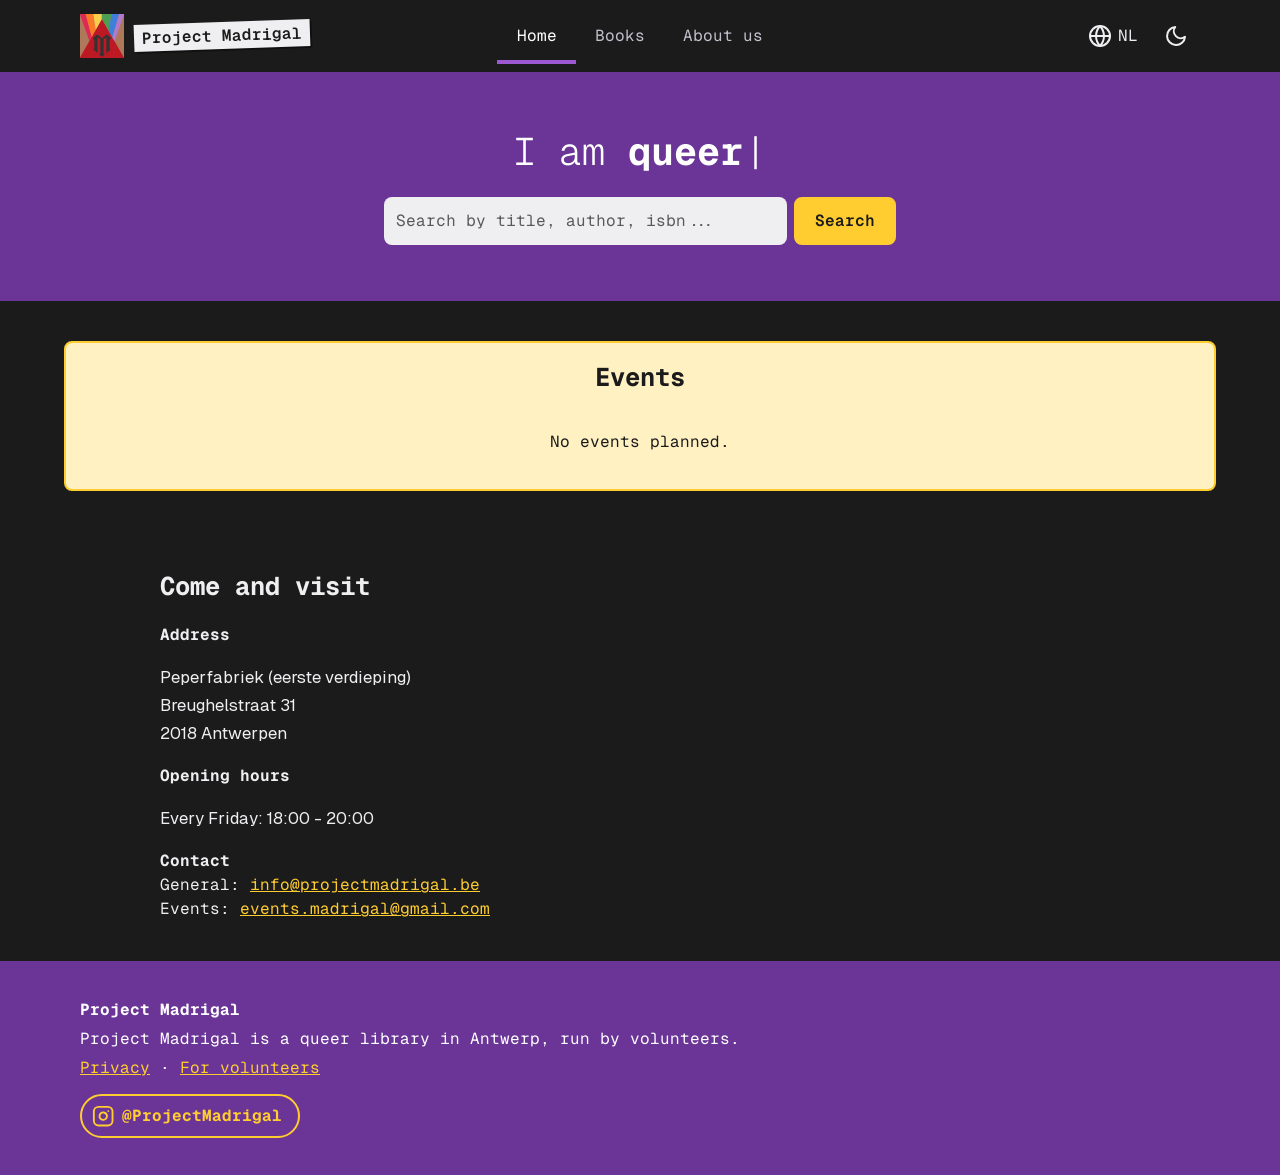
==== commit 40ed384b: "Linkpreview, vindbaarheid, leesletter, bezoekersaantallen en online reserveren (uit) - Deelbeeld en " ====
--- a/index.html
+++ b/index.html
@@ -5,6 +5,20 @@
   <meta name="viewport" content="width=device-width, initial-scale=1">
   <title>Project Madrigal · queer bibliotheek in Antwerpen</title>
   <meta name="description" content="Project Madrigal is een queer bibliotheek in Antwerpen. Leen gratis boeken over gender, seksualiteit en feminisme, en klassiekers uit de gay- en lesbische literatuur.">
+  <link rel="canonical" href="https://projectmadrigal.github.io/">
+  <!-- Voorbeeldweergave als je een link deelt (WhatsApp, Instagram, Facebook, ...) -->
+  <meta property="og:type" content="website">
+  <meta property="og:site_name" content="Project Madrigal">
+  <meta property="og:locale" content="nl_BE">
+  <meta property="og:locale:alternate" content="en_GB">
+  <meta property="og:title" content="Project Madrigal, queer bib in Antwerpen">
+  <meta property="og:description" content="Project Madrigal is een queer bibliotheek in Antwerpen. Leen gratis boeken over gender, seksualiteit en feminisme, en klassiekers uit de gay- en lesbische literatuur.">
+  <meta property="og:url" content="https://projectmadrigal.github.io/">
+  <meta property="og:image" content="https://projectmadrigal.github.io/assets/deelbeeld.png">
+  <meta property="og:image:width" content="1200">
+  <meta property="og:image:height" content="630">
+  <meta property="og:image:alt" content="Logo van Project Madrigal met de tekst: queer bib in Antwerpen, leen gratis boeken.">
+  <meta name="twitter:card" content="summary_large_image">
   <meta name="theme-color" content="#1b1b1c">
   <link rel="manifest" href="manifest.json">
   <link rel="icon" href="favicon.ico" sizes="any">
--- a/styles.css
+++ b/styles.css
@@ -6,6 +6,13 @@
  * donkere modus. Wil je de stijl aanpassen? Begin hier.
  * Alle kleurcombinaties halen minstens WCAG AA (contrast 4,5:1 voor tekst).
  */
+/* Geist (zonder schreef) voor lange teksten. Beide letters: SIL Open Font License, zie assets/fonts/OFL-Geist.txt. */
+@font-face {
+  font-family: "Geist";
+  src: url("assets/fonts/Geist-Variable.woff2") format("woff2");
+  font-weight: 100 900;
+  font-display: swap;
+}
 @font-face {
   font-family: "Geist Mono";
   src: url("assets/fonts/GeistMono-Variable.ttf") format("truetype");
@@ -24,7 +31,7 @@
   --kleur-op-donker: #efeff1;
 
   /* Lichte modus */
-  --kleur-achtergrond: #fafafa;
+  --kleur-achtergrond: #f3eef8; /* zacht lila, een tint van het Madrigal-paars */
   --kleur-sectie-donker: #1b1b1c; --kleur-sectie-lila: #fbfbfb;
   --kleur-geel-zacht: #fff1c2; --kleur-op-geel-zacht: #1b1b1c;
   --kleur-vlak: #ffffff;
@@ -49,6 +56,8 @@
   /* Letters */
   --letter-tekst: "Geist Mono", ui-monospace, SFMono-Regular, Menlo, Consolas, monospace;
   --letter-kop: "Geist Mono", ui-monospace, SFMono-Regular, Menlo, Consolas, monospace;
+  /* Lange teksten (beschrijvingen, nieuws, Over ons) lezen vlotter in een gewone letter. */
+  --letter-lees: "Geist", system-ui, -apple-system, "Segoe UI", Roboto, sans-serif;
   --letter-grootte: 1rem;
 
   /* Maten */
@@ -62,7 +71,7 @@
 /* Donkere modus: volgt het toestel, tenzij iemand zelf licht koos. */
 @media (prefers-color-scheme: dark) {
   :root:not([data-theme="light"]) {
-    --kleur-achtergrond: #1b1b1c; --kleur-vlak: #262627; --kleur-sectie-donker: #111112; --kleur-sectie-lila: #2a2135; --kleur-geel-zacht: #3a3118; --kleur-op-geel-zacht: #efeff1; --kleur-tekst: #efeff1; --kleur-tekst-zacht: #c4c1cc;
+    --kleur-achtergrond: #221e29; --kleur-vlak: #2d2836; --kleur-sectie-donker: #111112; --kleur-sectie-lila: #2a2135; --kleur-geel-zacht: #3a3118; --kleur-op-geel-zacht: #efeff1; --kleur-tekst: #efeff1; --kleur-tekst-zacht: #c4c1cc;
     --kleur-rand: #45434a; --kleur-accent: #ffcd30; --kleur-accent-donker: #fdb416; --kleur-accent-tekst: #1b1b1c;
     --kleur-focus: #e7b0ff;
     --kleur-ok: #8fe0ad; --kleur-ok-vlak: #173322; --kleur-let-op: #ffd27a; --kleur-let-op-vlak: #3a2e10;
@@ -73,7 +82,7 @@
   }
 }
 :root[data-theme="dark"] {
-  --kleur-achtergrond: #1b1b1c; --kleur-vlak: #262627; --kleur-sectie-donker: #111112; --kleur-sectie-lila: #2a2135; --kleur-geel-zacht: #3a3118; --kleur-op-geel-zacht: #efeff1; --kleur-tekst: #efeff1; --kleur-tekst-zacht: #c4c1cc;
+  --kleur-achtergrond: #221e29; --kleur-vlak: #2d2836; --kleur-sectie-donker: #111112; --kleur-sectie-lila: #2a2135; --kleur-geel-zacht: #3a3118; --kleur-op-geel-zacht: #efeff1; --kleur-tekst: #efeff1; --kleur-tekst-zacht: #c4c1cc;
   --kleur-rand: #45434a; --kleur-accent: #ffcd30; --kleur-accent-donker: #fdb416; --kleur-accent-tekst: #1b1b1c;
   --kleur-focus: #e7b0ff;
   --kleur-ok: #8fe0ad; --kleur-ok-vlak: #173322; --kleur-let-op: #ffd27a; --kleur-let-op-vlak: #3a2e10;
@@ -161,7 +170,7 @@
 label { font-weight: 600; display: block; margin-bottom: .3rem; }
 .hulptekst { font-weight: normal; color: var(--kleur-tekst-zacht); font-size: .95rem; }
 
-input[type="search"], input[type="text"], input[type="tel"], input[type="email"], input[type="number"], input[type="password"], select, textarea {
+input[type="search"], input[type="text"], input[type="tel"], input[type="email"], input[type="number"], input[type="password"], input[type="date"], input[type="url"], select, textarea {
   width: 100%;
   min-height: var(--knop-hoogte);
   padding: .55rem .75rem;
@@ -232,6 +241,10 @@
 .status-niet_uitleenbaar::before { content: "–"; }
 .label-aanrader { color: var(--kleur-aanrader); background: var(--kleur-aanrader-vlak); }
 .label-aanrader::before { content: "★"; }
+.label-gevoelig { color: var(--kleur-let-op); background: var(--kleur-let-op-vlak); }
+.label-gevoelig::before { content: "⚠"; }
+.status-verloren { color: var(--kleur-fout); background: var(--kleur-fout-vlak); }
+.status-verloren::before { content: "?"; }
 .label-onderwerp { color: var(--kleur-tekst-zacht); background: var(--kleur-vlak); border-color: var(--kleur-rand); font-weight: normal; }
 
 /* ---------- Catalogus ---------- */
@@ -372,7 +385,12 @@
 td.getal, th.getal { text-align: right; }
 .balk { display: inline-block; height: .8rem; background: var(--kleur-accent); border-radius: 3px; vertical-align: middle; margin-right: .4rem; }
 
-.sectienav { display: flex; flex-wrap: wrap; gap: .4rem; margin-bottom: var(--ruimte); }
+.sectienav { display: grid; gap: .6rem; margin-bottom: var(--ruimte); }
+.navgroep { display: grid; grid-template-columns: 7rem 1fr; gap: .4rem; align-items: start; padding-bottom: .6rem; border-bottom: 1px solid var(--kleur-rand); }
+.navgroep:last-child { border-bottom: 0; padding-bottom: 0; }
+.navgroep-kop { font-weight: 700; padding-top: .55rem; color: var(--kleur-tekst-zacht); text-transform: uppercase; font-size: .8rem; letter-spacing: .05em; }
+.navgroep-knoppen { display: flex; flex-wrap: wrap; gap: .4rem; }
+@media (max-width: 34rem) { .navgroep { grid-template-columns: 1fr; } .navgroep-kop { padding-top: 0; } }
 .sectienav .knop { min-height: 2.6rem; padding: .3rem .8rem; font-size: .95rem; }
 
 .bovenbalk { display: flex; flex-wrap: wrap; gap: .5rem 1rem; align-items: center; justify-content: space-between; margin-bottom: var(--ruimte); }
@@ -455,6 +473,7 @@
 .nieuwskaart .datum { color: var(--kleur-tekst-zacht); font-size: .9rem; margin: 0 0 .6rem; }
 .nieuwskaart a { color: var(--kleur-accent); }
 .tekstblok p, .detail .beschrijving { white-space: pre-line; }
+.lees p, .tekstblok, .detail .beschrijving, #intro p { font-family: var(--letter-lees); font-size: 1.05rem; line-height: 1.65; }
 
 .aanraders { display: grid; gap: 1rem; grid-template-columns: repeat(auto-fill, minmax(9rem, 1fr)); list-style: none; margin: 0; padding: 0; }
 .aanrader a { display: block; color: inherit; text-decoration: none; }
@@ -536,3 +555,8 @@
   body { background: #fff; font-size: 11pt; }
   .blok { border: 0; padding: 0; }
 }
+
+/* ---------- Formulieren in het bestuursscherm ---------- */
+
+fieldset.blok { min-width: 0; margin: 0 0 var(--ruimte); }
+fieldset.blok > legend { font-weight: 700; padding: 0 .3rem; }
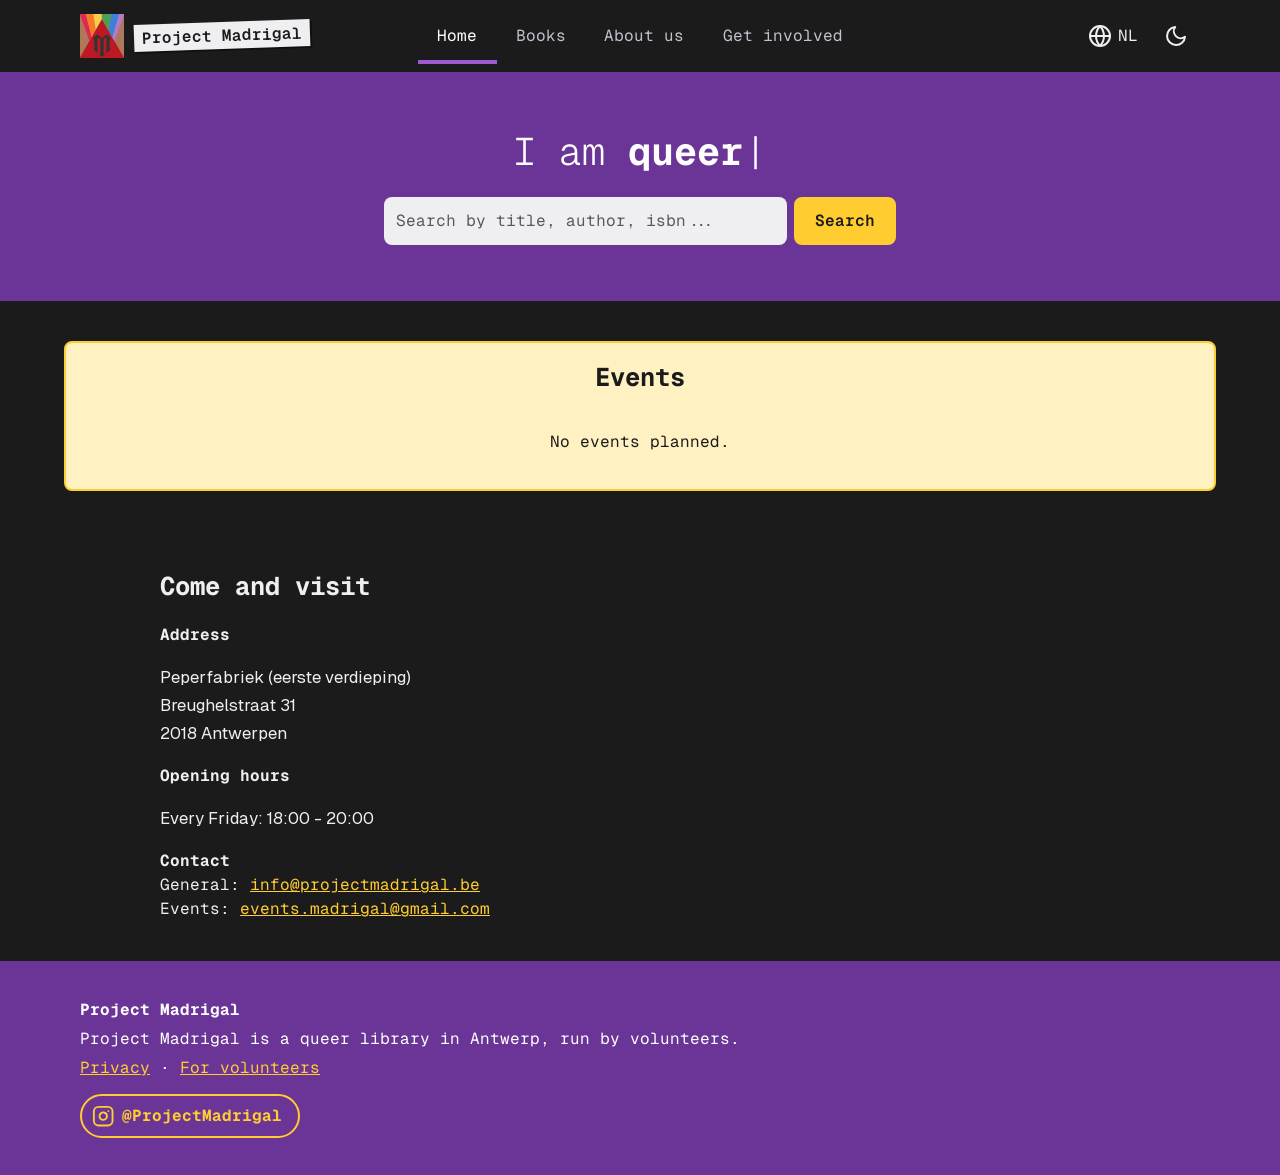
==== commit 8fc35cac: "Doorklikken, Doe mee, agenda en toegankelijkheid - Startpagina: links naar alle aanraders van een pe" ====
--- a/index.html
+++ b/index.html
@@ -60,14 +60,22 @@
       </div>
     </div>
 
-    <section class="sectie sectie-aanraders" aria-labelledby="aanraders-titel" id="aanraders-sectie">
+    <section class="sectie sectie-lila" aria-labelledby="nieuw-titel" id="nieuw-sectie" hidden>
       <div class="binnen">
-        <h2 id="aanraders-titel" data-i18n="aanraders">Aanraders</h2>
-        <ul class="aanraders" id="aanraders"></ul>
+        <h2 id="nieuw-titel" data-i18n="nieuwBinnen">Nieuw binnen</h2>
+        <ul class="aanraders" id="nieuw-binnen"></ul>
+        <p class="meer"><a href="boeken.html#/?sorteer=toegevoegd" data-i18n="alleNieuwe">Bekijk alle boeken, laatst toegevoegd eerst</a></p>
       </div>
     </section>
 
-    <section class="sectie sectie-lila" aria-labelledby="faq-titel" id="faq-sectie">
+    <section class="sectie sectie-aanraders" aria-labelledby="aanraders-titel" id="aanraders-sectie">
+      <div class="binnen">
+        <h2 id="aanraders-titel" data-i18n="aanraders">In de kijker</h2>
+        <div id="aanraders"></div>
+      </div>
+    </section>
+
+    <section class="sectie sectie-licht" aria-labelledby="faq-titel" id="faq-sectie">
       <div class="binnen">
         <h2 id="faq-titel" data-i18n="faq">Veelgestelde vragen</h2>
         <div class="faq" id="faq"></div>
@@ -99,6 +107,7 @@
   <script src="i18n.js"></script>
   <script src="layout.js"></script>
   <script src="dom.js"></script>
+  <script src="agenda.js"></script>
   <script src="home.js"></script>
 </body>
 </html>
--- a/styles.css
+++ b/styles.css
@@ -266,10 +266,11 @@
 }
 .boek:hover { border-color: var(--kleur-accent); }
 .boek:focus-within { outline: 3px solid var(--kleur-focus); outline-offset: 2px; }
-.boek h3 a { text-decoration: none; color: var(--kleur-tekst); }
-.boek h3 a:focus-visible { outline: none; }
+.boek .boek-titel { font-size: 1.1rem; margin: 0; }
+.boek .boek-titel a { text-decoration: none; color: var(--kleur-tekst); }
+.boek .boek-titel a:focus-visible { outline: none; }
 /* De hele kaart is klikbaar via de titellink. */
-.boek h3 a::after { content: ""; position: absolute; inset: 0; border-radius: var(--hoek); }
+.boek .boek-titel a::after { content: ""; position: absolute; inset: 0; border-radius: var(--hoek); }
 .boek .auteur { margin: .15rem 0 0; color: var(--kleur-tekst-zacht); }
 .boek .meta { margin: .15rem 0 0; font-size: .92rem; color: var(--kleur-tekst-zacht); }
 
@@ -298,7 +299,7 @@
   display: -webkit-box; -webkit-box-orient: vertical; -webkit-line-clamp: 5; overflow: hidden;
 }
 .ph-auteur { font-size: 8cqw; line-height: 1.2; opacity: .85; display: -webkit-box; -webkit-box-orient: vertical; -webkit-line-clamp: 2; overflow: hidden; }
-.ph-merk { position: absolute; left: 17cqw; right: 10cqw; bottom: 7cqw; font-size: 6.5cqw; letter-spacing: .08em; text-transform: uppercase; opacity: .7; border-top: max(1px, .8cqw) solid currentColor; padding-top: 3cqw; }
+.ph-merk { position: absolute; left: 17cqw; right: 10cqw; bottom: 7cqw; font-size: 6.5cqw; letter-spacing: .08em; text-transform: uppercase; border-top: max(1px, .8cqw) solid currentColor; padding-top: 3cqw; }
 .ph-kleur-0 { background: #6b3597; color: #fff; }
 .ph-kleur-1 { background: #1b1b1c; color: #ffcd30; }
 .ph-kleur-2 { background: #c9a3ea; color: #2f0f52; }
@@ -322,7 +323,8 @@
 .detail { display: grid; gap: var(--ruimte); grid-template-columns: 1fr; }
 .detail .cover, .detail .plaatshouder { max-width: 9rem; }
 @media (min-width: 40rem) { .detail .cover, .detail .plaatshouder { max-width: 12rem; } }
-.detail h2 { margin: 0; }
+.detail h1 { margin: 0; font-size: 1.4rem; }
+.detail h2.klein, h2.klein { font-size: 1.1rem; }
 .detail .auteur { font-size: 1.15rem; margin: .3rem 0 0; color: var(--kleur-tekst-zacht); }
 .gegevens { display: grid; grid-template-columns: max-content 1fr; gap: .3rem 1rem; margin: var(--ruimte) 0; }
 .gegevens dt { font-weight: 600; }
@@ -442,6 +444,7 @@
 .sectie-aanraders { background: var(--kleur-geel); color: var(--kleur-op-geel); }
 .sectie-paars a, .sectie-donker a { color: var(--kleur-geel); }
 .sectie-geel a { color: var(--kleur-op-geel-zacht); }
+.sectie a.knop:not(.tweede) { color: var(--kleur-accent-tekst); }
 .sectie-geel .knop.tweede { background: transparent; color: var(--kleur-op-geel-zacht); border-color: var(--kleur-op-geel-zacht); }
 .sectie-licht { background: var(--kleur-achtergrond); }
 main.website { max-width: none; padding: 0; }
@@ -474,6 +477,7 @@
 .nieuwskaart a { color: var(--kleur-accent); }
 .tekstblok p, .detail .beschrijving { white-space: pre-line; }
 .lees p, .tekstblok, .detail .beschrijving, #intro p { font-family: var(--letter-lees); font-size: 1.05rem; line-height: 1.65; }
+.lees .knop { font-family: var(--letter-kop); font-size: 1rem; }
 
 .aanraders { display: grid; gap: 1rem; grid-template-columns: repeat(auto-fill, minmax(9rem, 1fr)); list-style: none; margin: 0; padding: 0; }
 .aanrader a { display: block; color: inherit; text-decoration: none; }
@@ -481,6 +485,17 @@
 .aanrader .cover, .aanrader .plaatshouder { box-shadow: 0 4px 12px rgba(0, 0, 0, .25); }
 .aanrader-titel { display: block; font-weight: 700; margin-top: .5rem; font-size: .95rem; }
 .aanrader-auteur { display: block; font-size: .85rem; }
+.aanradergroep + .aanradergroep { margin-top: 2rem; }
+.meer { margin: 1rem 0 0; font-weight: 700; }
+.meer a::after { content: " →"; }
+.knop.klein { min-height: 2.4rem; padding: .3rem .8rem; font-size: .9rem; }
+.aanradergroep h3 { font-size: 1.15rem; margin: 0 0 .8rem; }
+.aanradergroep h3.met-ster::before { content: "★ "; }
+/* Wie het boek aanraadt: een opvallend label, ook op de gele achtergrond. */
+.aanrader-label { display: inline-block; margin-top: .55rem; padding: .2rem .5rem; border-radius: .4rem; background: var(--kleur-paars); color: #fff; font-size: .8rem; font-weight: 700; line-height: 1.3; }
+.aanrader-label::before { content: "★ "; }
+.aanrader-label.nieuw { background: var(--kleur-donker, #1b1b1c); color: var(--kleur-geel, #ffcd30); }
+.aanrader-label.nieuw::before { content: "✦ "; }
 
 .faq details { border-bottom: 1px solid var(--kleur-rand); padding: .4rem 0; }
 .faq summary { font-weight: 600; }
